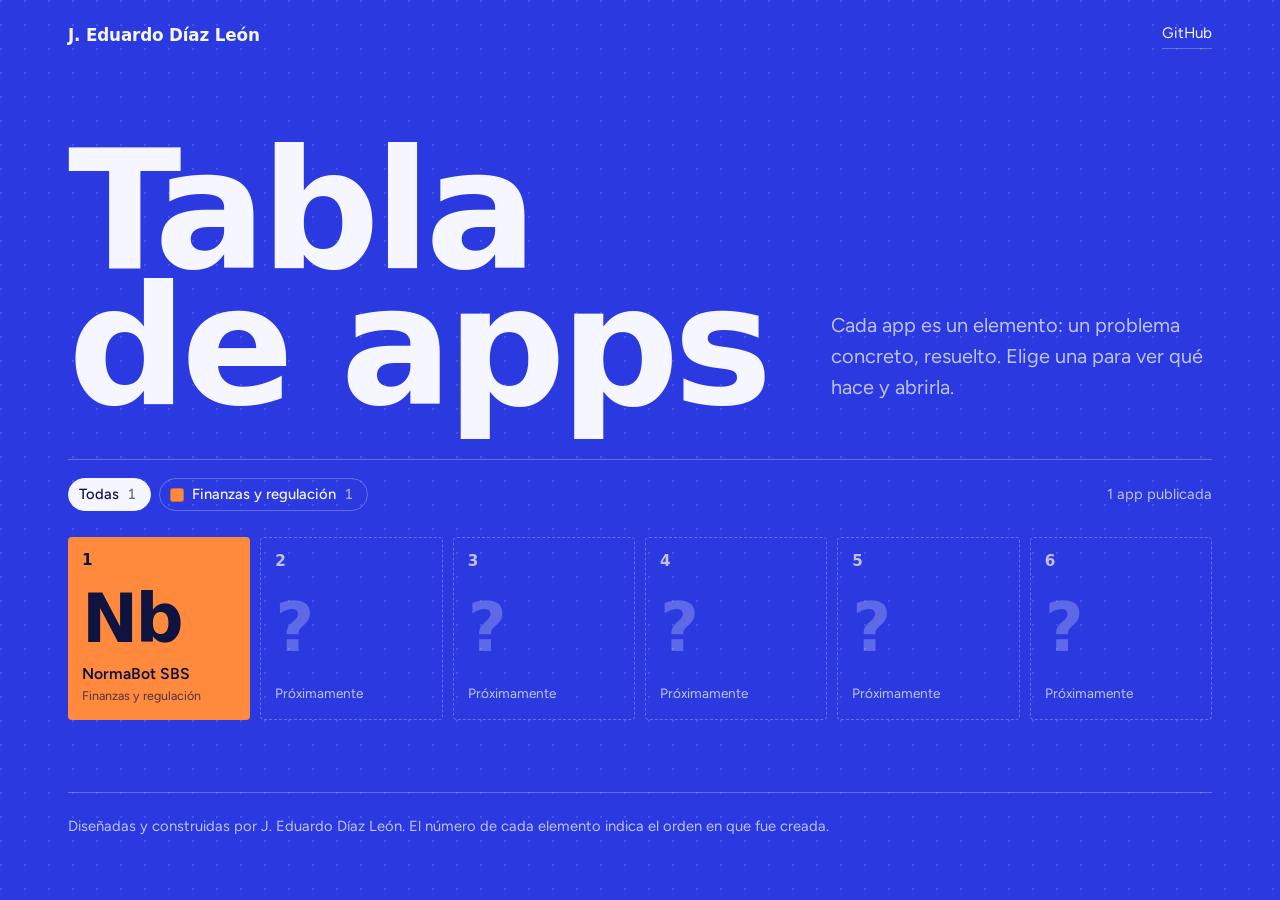
==== index.html @ 6b31e08d "Add files via upload" ====
<!DOCTYPE html>
<html lang="es">
<head>
  <meta charset="utf-8">
  <meta name="viewport" content="width=device-width, initial-scale=1">
  <title>Apps · J. Eduardo Díaz León</title>
  <meta name="description" content="Colección de apps desarrolladas por J. Eduardo Díaz León: finanzas, regulación, IA, datos y productividad.">
  <meta property="og:title" content="Tabla de apps de J. Eduardo Díaz León">
  <meta property="og:description" content="Cada app es un elemento: un problema concreto, resuelto.">
  <link rel="icon" href="data:image/svg+xml,%3Csvg xmlns='http://www.w3.org/2000/svg' viewBox='0 0 32 32'%3E%3Crect width='32' height='32' rx='6' fill='%232B3AE0'/%3E%3Crect x='6' y='6' width='9' height='9' fill='%23FF8A3D'/%3E%3Crect x='17' y='6' width='9' height='9' fill='%2341E0A0'/%3E%3Crect x='6' y='17' width='9' height='9' fill='%23FFD84A'/%3E%3Crect x='17' y='17' width='9' height='9' fill='%23FF7DBE'/%3E%3C/svg%3E">
  <link rel="preload" href="assets/fonts/bricolage-grotesque.woff2" as="font" type="font/woff2" crossorigin>
  <link rel="stylesheet" href="assets/hub.css">
</head>
<body>
  <a class="saltar" href="#tabla">Ir a las apps</a>

  <header class="cabecera">
    <a class="firma" href="./">J. Eduardo Díaz León</a>
    <a class="enlace-gh" href="https://github.com/jeduardodiazleon" target="_blank" rel="noopener">GitHub</a>
  </header>

  <main>
    <section class="portada">
      <h1>Tabla<br>de apps</h1>
      <p class="bajada">Cada app es un elemento: un problema concreto, resuelto. Elige una para ver qué hace y abrirla.</p>
    </section>

    <section class="controles" aria-label="Filtrar por familia">
      <div id="leyenda" class="leyenda" role="group"></div>
      <p id="conteo" class="conteo" aria-live="polite"></p>
    </section>

    <section id="tabla" class="tabla" aria-label="Apps"></section>
  </main>

  <footer class="pie">
    <p>Diseñadas y construidas por J. Eduardo Díaz León. El número de cada elemento indica el orden en que fue creada.</p>
  </footer>

  <dialog id="ficha" class="ficha" aria-labelledby="ficha-nombre">
    <div class="ficha-cuerpo">
      <button class="cerrar" type="button" aria-label="Cerrar">×</button>
      <div class="ficha-elemento" aria-hidden="true">
        <span id="ficha-numero" class="num"></span>
        <span id="ficha-simbolo" class="sim"></span>
      </div>
      <div class="ficha-texto">
        <p id="ficha-familia" class="ficha-familia"></p>
        <h2 id="ficha-nombre"></h2>
        <p id="ficha-descripcion"></p>
        <ul id="ficha-etiquetas" class="etiquetas"></ul>
        <div class="ficha-acciones">
          <a id="ficha-abrir" class="boton-principal" href="#">Abrir app</a>
          <a id="ficha-codigo" class="boton-secundario" href="#" target="_blank" rel="noopener">Ver código</a>
        </div>
        <p id="ficha-meta" class="ficha-meta"></p>
      </div>
    </div>
  </dialog>

  <noscript><p class="sin-js">Activa JavaScript para ver la tabla de apps.</p></noscript>
  <script src="assets/hub.js"></script>
</body>
</html>
---- assets/hub.css ----
/* Portada de apps — concepto "tabla periódica": cada app es un elemento. */
@font-face {
  font-family: "Bricolage Grotesque";
  src: url("fonts/bricolage-grotesque.woff2") format("woff2-variations");
  font-weight: 200 800; font-stretch: 75% 100%; font-display: swap;
}
@font-face {
  font-family: "Figtree";
  src: url("fonts/figtree.woff2") format("woff2-variations");
  font-weight: 300 900; font-display: swap;
}
:root {
  --cobalto: #2B3AE0;
  --cobalto-hondo: #1E2AB8;
  --tinta: #0E1340;
  --papel: #F5F6FF;
  --papel-suave: rgba(245, 246, 255, .72);
  --linea: rgba(245, 246, 255, .28);
  --display: "Bricolage Grotesque", "Arial Narrow", system-ui, sans-serif;
  --texto: "Figtree", system-ui, -apple-system, "Segoe UI", sans-serif;
  --celda: clamp(132px, 15vw, 172px);
  --hueco: 10px;
}

* { box-sizing: border-box; }
html { background: var(--cobalto); }
body {
  margin: 0;
  min-height: 100vh;
  color: var(--papel);
  font-family: var(--texto);
  font-size: 1.0625rem;
  line-height: 1.55;
  background:
    radial-gradient(circle at 1px 1px, rgba(245, 246, 255, .14) 1px, transparent 0) 0 0 / 24px 24px,
    var(--cobalto);
  -webkit-font-smoothing: antialiased;
}
a { color: inherit; }
:focus-visible { outline: 3px solid var(--papel); outline-offset: 3px; }

.saltar { position: absolute; left: -999px; top: 8px; background: var(--papel); color: var(--tinta); padding: 8px 12px; border-radius: 6px; z-index: 10; }
.saltar:focus { left: 8px; }

/* Cabecera */
.cabecera {
  max-width: 1240px; margin: 0 auto; padding: 22px clamp(20px, 4vw, 48px);
  display: flex; justify-content: space-between; align-items: center;
}
.firma { font-family: var(--display); font-weight: 700; font-size: 1.05rem; text-decoration: none; letter-spacing: -.01em; }
.enlace-gh { font-size: .95rem; text-decoration: none; border-bottom: 1px solid var(--linea); padding-bottom: 2px; }
.enlace-gh:hover { border-color: var(--papel); }

main { max-width: 1240px; margin: 0 auto; padding: 0 clamp(20px, 4vw, 48px); }

/* Portada: el titular es el elemento memorable */
.portada { padding: clamp(28px, 6vw, 72px) 0 clamp(28px, 4vw, 44px); display: grid; grid-template-columns: auto 1fr; gap: clamp(20px, 5vw, 64px); align-items: end; }
.portada h1 {
  margin: 0;
  font-family: var(--display);
  font-stretch: 75%;
  font-weight: 800;
  font-size: clamp(4.2rem, 13vw, 11.5rem);
  line-height: .82;
  letter-spacing: -.035em;
  color: var(--papel);
}
.bajada { margin: 0 0 .6em; max-width: 34ch; font-size: clamp(1.05rem, 1.6vw, 1.25rem); color: var(--papel-suave); }

/* Leyenda = filtros por familia */
.controles { display: flex; flex-wrap: wrap; align-items: center; justify-content: space-between; gap: 12px 24px; padding: 18px 0; border-top: 1px solid var(--linea); }
.leyenda { display: flex; flex-wrap: wrap; gap: 8px; }
.filtro {
  display: inline-flex; align-items: center; gap: 8px;
  font: 500 .92rem/1 var(--texto); color: var(--papel);
  background: transparent; border: 1px solid var(--linea); border-radius: 999px;
  padding: 8px 14px 8px 10px; cursor: pointer;
}
.filtro:hover { border-color: var(--papel); }
.filtro[aria-pressed="true"] { background: var(--papel); color: var(--tinta); border-color: var(--papel); }
.filtro .muestra { width: 14px; height: 14px; border-radius: 3px; background: var(--c, var(--papel)); box-shadow: inset 0 0 0 1px rgba(14, 19, 64, .25); }
.filtro .cuantas { opacity: .6; font-variant-numeric: tabular-nums; }
.conteo { margin: 0; font-size: .92rem; color: var(--papel-suave); }

/* Tabla */
.tabla {
  display: grid;
  grid-template-columns: repeat(auto-fill, minmax(var(--celda), 1fr));
  gap: var(--hueco);
  padding: 8px 0 72px;
}
.elemento {
  position: relative;
  aspect-ratio: 1 / 1;
  display: flex; flex-direction: column; justify-content: space-between;
  padding: 12px 14px 14px;
  border: 0; border-radius: 4px;
  background: var(--c);
  color: var(--tinta);
  text-align: left; text-decoration: none;
  font: inherit; cursor: pointer;
  transition: transform .18s ease;
}
.elemento:hover { transform: translateY(-3px) rotate(-.6deg); }
.elemento:active { transform: translateY(0); }
.elemento .fila { display: flex; justify-content: space-between; align-items: baseline; }
.elemento .num { font-family: var(--display); font-weight: 600; font-size: .95rem; font-variant-numeric: tabular-nums; }
.elemento .estado { font-size: .72rem; font-weight: 600; padding: 2px 7px; border-radius: 999px; background: rgba(14, 19, 64, .12); }
.elemento .sim {
  font-family: var(--display); font-weight: 800;
  font-size: clamp(3rem, 5.4vw, 4.2rem); line-height: .9; letter-spacing: -.04em;
  font-stretch: 85%;
}
.elemento .nombre { display: block; font-weight: 600; font-size: .98rem; line-height: 1.2; }
.elemento .fam { display: block; font-size: .78rem; opacity: .72; margin-top: 2px; }

/* Espacios para futuras apps */
.vacante {
  aspect-ratio: 1 / 1; border: 1.5px dashed var(--linea); border-radius: 4px;
  display: flex; flex-direction: column; justify-content: space-between; padding: 12px 14px 14px;
  color: var(--papel-suave);
}
.vacante .num { font-family: var(--display); font-weight: 600; font-size: .95rem; }
.vacante .sim { font-family: var(--display); font-weight: 800; font-size: clamp(3rem, 5.4vw, 4.2rem); line-height: .9; opacity: .35; }
.vacante .nombre { font-size: .85rem; }

.elemento.oculto, .vacante.oculto { display: none; }

/* Entrada orquestada: los elementos aparecen una sola vez al cargar */
@media (prefers-reduced-motion: no-preference) {
  .tabla.entrando > * { animation: aparecer .5s cubic-bezier(.2, .8, .2, 1.2) both; animation-delay: calc(var(--i) * 45ms); }
  @keyframes aparecer { from { opacity: 0; transform: scale(.82) translateY(14px); } }
}
@media (prefers-reduced-motion: reduce) { .elemento, .elemento:hover { transition: none; transform: none; } }

/* Ficha de detalle */
.ficha {
  width: min(760px, 94vw); padding: 0; border: 0; border-radius: 8px;
  background: var(--papel); color: var(--tinta);
}
.ficha::backdrop { background: rgba(14, 19, 64, .62); backdrop-filter: blur(3px); }
.ficha-cuerpo { position: relative; display: grid; grid-template-columns: 220px 1fr; }
.ficha-elemento {
  background: var(--c); padding: 18px 20px; display: flex; flex-direction: column; justify-content: space-between; min-height: 240px;
}
.ficha-elemento .num { font-family: var(--display); font-weight: 600; font-size: 1.1rem; }
.ficha-elemento .sim { font-family: var(--display); font-weight: 800; font-size: 6.4rem; line-height: .85; letter-spacing: -.05em; font-stretch: 85%; }
.ficha-texto { padding: 26px 30px 26px; }
.ficha-familia { margin: 0 0 4px; font-size: .9rem; font-weight: 600; opacity: .7; }
.ficha h2 { margin: 0 0 10px; font-family: var(--display); font-weight: 800; font-size: 2.1rem; line-height: 1.05; letter-spacing: -.02em; }
.ficha-texto > p { max-width: 60ch; }
.etiquetas { list-style: none; padding: 0; margin: 14px 0 20px; display: flex; flex-wrap: wrap; gap: 6px; }
.etiquetas li { font-size: .82rem; padding: 3px 10px; border-radius: 999px; background: rgba(43, 58, 224, .1); color: var(--cobalto-hondo); }
.ficha-acciones { display: flex; flex-wrap: wrap; gap: 10px; }
.boton-principal, .boton-secundario { display: inline-block; text-decoration: none; font-weight: 600; padding: 11px 18px; border-radius: 6px; }
.boton-principal { background: var(--cobalto); color: var(--papel); }
.boton-principal:hover { background: var(--cobalto-hondo); }
.boton-secundario { border: 1.5px solid rgba(14, 19, 64, .25); }
.boton-secundario:hover { border-color: var(--tinta); }
.ficha :focus-visible { outline-color: var(--cobalto); }
.ficha-meta { margin: 16px 0 0; font-size: .85rem; opacity: .65; }
.cerrar {
  position: absolute; top: 10px; right: 12px; width: 36px; height: 36px; border: 0; border-radius: 50%;
  background: transparent; color: var(--tinta); font-size: 1.6rem; line-height: 1; cursor: pointer;
}
.cerrar:hover { background: rgba(14, 19, 64, .08); }
@media (prefers-reduced-motion: no-preference) {
  .ficha[open] { animation: abrir .22s ease-out; }
  @keyframes abrir { from { opacity: 0; transform: translateY(12px) scale(.98); } }
}

.pie { max-width: 1240px; margin: 0 auto; padding: 0 clamp(20px, 4vw, 48px) 40px; }
.pie p { margin: 0; padding-top: 22px; border-top: 1px solid var(--linea); font-size: .92rem; color: var(--papel-suave); }
.sin-js { text-align: center; padding: 40px; }

@media (max-width: 720px) {
  .portada { grid-template-columns: 1fr; }
  .ficha-cuerpo { grid-template-columns: 1fr; }
  .ficha-elemento { min-height: 150px; flex-direction: row; align-items: flex-end; }
  .ficha-elemento .sim { font-size: 4.6rem; }
  :root { --celda: 140px; }
}
@media (max-width: 380px) { :root { --celda: 128px; --hueco: 8px; } }
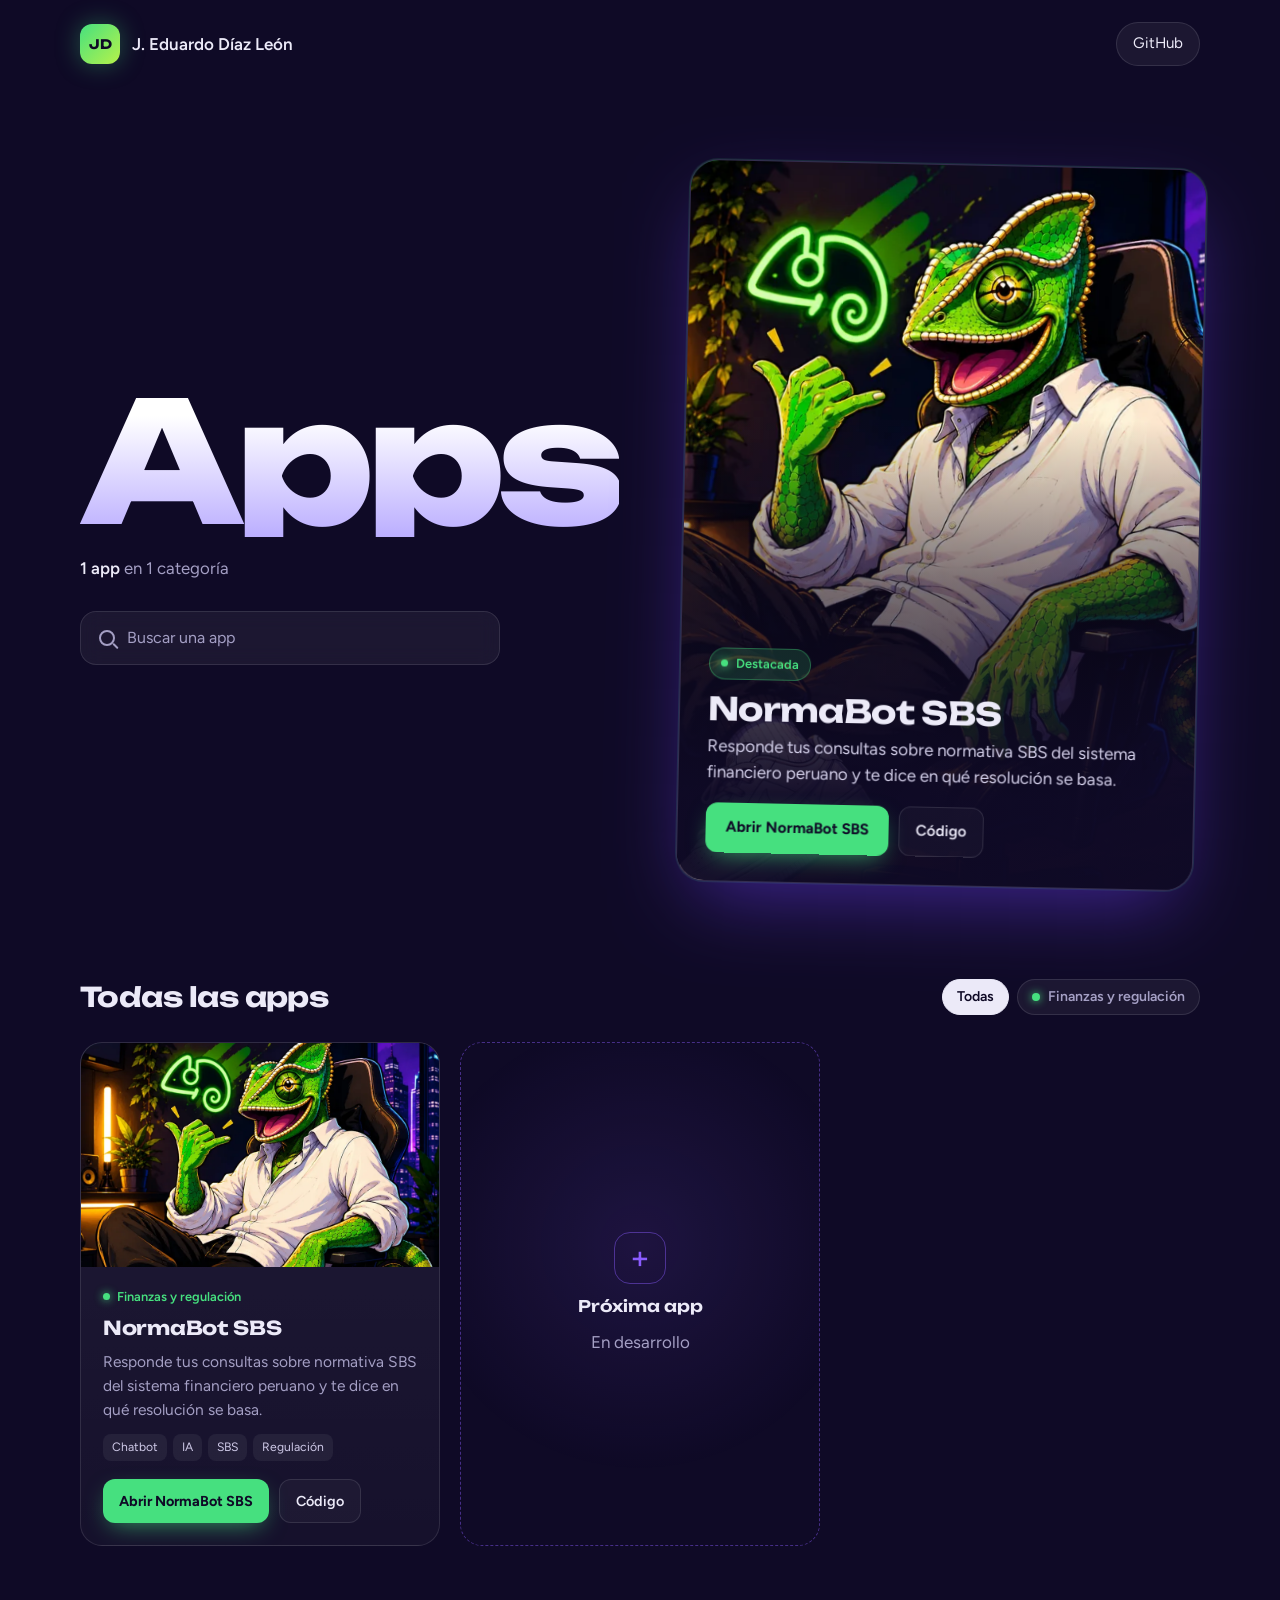
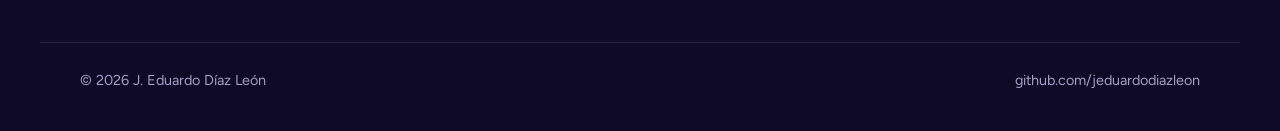
==== commit 0047e661: "Add files via upload" ====
--- a/index.html
+++ b/index.html
@@ -4,61 +4,55 @@
   <meta charset="utf-8">
   <meta name="viewport" content="width=device-width, initial-scale=1">
   <title>Apps · J. Eduardo Díaz León</title>
-  <meta name="description" content="Colección de apps desarrolladas por J. Eduardo Díaz León: finanzas, regulación, IA, datos y productividad.">
-  <meta property="og:title" content="Tabla de apps de J. Eduardo Díaz León">
-  <meta property="og:description" content="Cada app es un elemento: un problema concreto, resuelto.">
-  <link rel="icon" href="data:image/svg+xml,%3Csvg xmlns='http://www.w3.org/2000/svg' viewBox='0 0 32 32'%3E%3Crect width='32' height='32' rx='6' fill='%232B3AE0'/%3E%3Crect x='6' y='6' width='9' height='9' fill='%23FF8A3D'/%3E%3Crect x='17' y='6' width='9' height='9' fill='%2341E0A0'/%3E%3Crect x='6' y='17' width='9' height='9' fill='%23FFD84A'/%3E%3Crect x='17' y='17' width='9' height='9' fill='%23FF7DBE'/%3E%3C/svg%3E">
-  <link rel="preload" href="assets/fonts/bricolage-grotesque.woff2" as="font" type="font/woff2" crossorigin>
+  <meta name="description" content="Apps desarrolladas por J. Eduardo Díaz León: finanzas, regulación, IA, datos y productividad.">
+  <meta name="theme-color" content="#0F0A26">
+  <meta property="og:title" content="Apps · J. Eduardo Díaz León">
+  <meta property="og:description" content="Apps de finanzas, regulación, IA y productividad.">
+  <link rel="icon" href="data:image/svg+xml,%3Csvg xmlns='http://www.w3.org/2000/svg' viewBox='0 0 32 32'%3E%3Crect width='32' height='32' rx='9' fill='%230F0A26'/%3E%3Crect x='7' y='7' width='8' height='8' rx='2.5' fill='%2346E07F'/%3E%3Crect x='17' y='7' width='8' height='8' rx='2.5' fill='%238B5CFF'/%3E%3Crect x='7' y='17' width='8' height='8' rx='2.5' fill='%238B5CFF'/%3E%3Crect x='17' y='17' width='8' height='8' rx='2.5' fill='%23FFB547'/%3E%3C/svg%3E">
+  <link rel="preload" href="assets/fonts/unbounded.woff2" as="font" type="font/woff2" crossorigin>
   <link rel="stylesheet" href="assets/hub.css">
 </head>
 <body>
-  <a class="saltar" href="#tabla">Ir a las apps</a>
+  <a class="saltar" href="#apps">Ir a las apps</a>
+  <div class="aura" aria-hidden="true"></div>
 
-  <header class="cabecera">
-    <a class="firma" href="./">J. Eduardo Díaz León</a>
-    <a class="enlace-gh" href="https://github.com/jeduardodiazleon" target="_blank" rel="noopener">GitHub</a>
+  <header class="nav">
+    <a class="marca" href="./" aria-label="Inicio">
+      <span class="monograma" aria-hidden="true">JD</span>
+      <span>J. Eduardo Díaz León</span>
+    </a>
+    <a class="nav-gh" href="https://github.com/jeduardodiazleon" target="_blank" rel="noopener">GitHub</a>
   </header>
 
   <main>
-    <section class="portada">
-      <h1>Tabla<br>de apps</h1>
-      <p class="bajada">Cada app es un elemento: un problema concreto, resuelto. Elige una para ver qué hace y abrirla.</p>
+    <section class="hero">
+      <div class="hero-texto">
+        <h1>Apps</h1>
+        <p id="resumen" class="resumen"></p>
+        <label class="buscador">
+          <span class="lupa" aria-hidden="true"></span>
+          <input id="buscar" type="search" placeholder="Buscar una app" aria-label="Buscar una app">
+        </label>
+      </div>
+      <article id="destacada" class="destacada" hidden></article>
     </section>
 
-    <section class="controles" aria-label="Filtrar por familia">
-      <div id="leyenda" class="leyenda" role="group"></div>
-      <p id="conteo" class="conteo" aria-live="polite"></p>
+    <section id="apps" class="catalogo" aria-label="Todas las apps">
+      <div class="barra">
+        <h2>Todas las apps</h2>
+        <div id="filtros" class="filtros" role="group" aria-label="Filtrar por categoría"></div>
+      </div>
+      <div id="rejilla" class="rejilla"></div>
+      <p id="vacio" class="vacio" hidden>Ninguna app coincide con la búsqueda. Prueba con otra palabra o elige otra categoría.</p>
     </section>
-
-    <section id="tabla" class="tabla" aria-label="Apps"></section>
   </main>
 
   <footer class="pie">
-    <p>Diseñadas y construidas por J. Eduardo Díaz León. El número de cada elemento indica el orden en que fue creada.</p>
+    <span>© <span id="anio"></span> J. Eduardo Díaz León</span>
+    <a href="https://github.com/jeduardodiazleon" target="_blank" rel="noopener">github.com/jeduardodiazleon</a>
   </footer>
 
-  <dialog id="ficha" class="ficha" aria-labelledby="ficha-nombre">
-    <div class="ficha-cuerpo">
-      <button class="cerrar" type="button" aria-label="Cerrar">×</button>
-      <div class="ficha-elemento" aria-hidden="true">
-        <span id="ficha-numero" class="num"></span>
-        <span id="ficha-simbolo" class="sim"></span>
-      </div>
-      <div class="ficha-texto">
-        <p id="ficha-familia" class="ficha-familia"></p>
-        <h2 id="ficha-nombre"></h2>
-        <p id="ficha-descripcion"></p>
-        <ul id="ficha-etiquetas" class="etiquetas"></ul>
-        <div class="ficha-acciones">
-          <a id="ficha-abrir" class="boton-principal" href="#">Abrir app</a>
-          <a id="ficha-codigo" class="boton-secundario" href="#" target="_blank" rel="noopener">Ver código</a>
-        </div>
-        <p id="ficha-meta" class="ficha-meta"></p>
-      </div>
-    </div>
-  </dialog>
-
-  <noscript><p class="sin-js">Activa JavaScript para ver la tabla de apps.</p></noscript>
+  <noscript><p class="vacio">Activa JavaScript para ver las apps.</p></noscript>
   <script src="assets/hub.js"></script>
 </body>
 </html>
--- a/assets/hub.css
+++ b/assets/hub.css
@@ -1,183 +1,198 @@
-/* Portada de apps — concepto "tabla periódica": cada app es un elemento. */
 @font-face {
-  font-family: "Bricolage Grotesque";
-  src: url("fonts/bricolage-grotesque.woff2") format("woff2-variations");
-  font-weight: 200 800; font-stretch: 75% 100%; font-display: swap;
+  font-family: "Unbounded";
+  src: url("fonts/unbounded.woff2") format("woff2-variations");
+  font-weight: 200 900; font-display: swap;
 }
 @font-face {
   font-family: "Figtree";
   src: url("fonts/figtree.woff2") format("woff2-variations");
   font-weight: 300 900; font-display: swap;
 }
+
 :root {
-  --cobalto: #2B3AE0;
-  --cobalto-hondo: #1E2AB8;
-  --tinta: #0E1340;
-  --papel: #F5F6FF;
-  --papel-suave: rgba(245, 246, 255, .72);
-  --linea: rgba(245, 246, 255, .28);
-  --display: "Bricolage Grotesque", "Arial Narrow", system-ui, sans-serif;
-  --texto: "Figtree", system-ui, -apple-system, "Segoe UI", sans-serif;
-  --celda: clamp(132px, 15vw, 172px);
-  --hueco: 10px;
+  --noche: #0F0A26;
+  --noche-2: #1A1338;
+  --violeta: #8B5CFF;
+  --violeta-hondo: #6A3CF0;
+  --neon: #46E07F;
+  --ambar: #FFB547;
+  --texto: #ECEAF8;
+  --suave: #A49FC4;
+  --vidrio: rgba(255, 255, 255, .055);
+  --vidrio-borde: rgba(255, 255, 255, .11);
+  --display: "Unbounded", "Arial Black", system-ui, sans-serif;
+  --cuerpo: "Figtree", system-ui, -apple-system, "Segoe UI", sans-serif;
+  --ancho: 1200px;
+  color-scheme: dark;
 }
 
 * { box-sizing: border-box; }
-html { background: var(--cobalto); }
+html { background: var(--noche); scroll-behavior: smooth; }
 body {
-  margin: 0;
-  min-height: 100vh;
-  color: var(--papel);
-  font-family: var(--texto);
-  font-size: 1.0625rem;
-  line-height: 1.55;
-  background:
-    radial-gradient(circle at 1px 1px, rgba(245, 246, 255, .14) 1px, transparent 0) 0 0 / 24px 24px,
-    var(--cobalto);
+  margin: 0; min-height: 100vh; overflow-x: hidden;
+  font-family: var(--cuerpo); font-size: 1.0625rem; line-height: 1.55;
+  color: var(--texto); background: var(--noche);
   -webkit-font-smoothing: antialiased;
 }
 a { color: inherit; }
-:focus-visible { outline: 3px solid var(--papel); outline-offset: 3px; }
+img { display: block; max-width: 100%; }
+:focus-visible { outline: 2px solid var(--neon); outline-offset: 3px; border-radius: 6px; }
+.saltar { position: absolute; left: -999px; top: 10px; z-index: 20; background: var(--neon); color: var(--noche); padding: 8px 14px; border-radius: 8px; font-weight: 600; }
+.saltar:focus { left: 10px; }
 
-.saltar { position: absolute; left: -999px; top: 8px; background: var(--papel); color: var(--tinta); padding: 8px 12px; border-radius: 6px; z-index: 10; }
-.saltar:focus { left: 8px; }
-
-/* Cabecera */
-.cabecera {
-  max-width: 1240px; margin: 0 auto; padding: 22px clamp(20px, 4vw, 48px);
-  display: flex; justify-content: space-between; align-items: center;
+/* Resplandor de fondo: violeta de ciudad nocturna y verde neón */
+.aura {
+  position: fixed; inset: 0; z-index: -1; pointer-events: none;
+  background:
+    radial-gradient(42% 38% at 82% 8%, rgba(139, 92, 255, .42), transparent 70%),
+    radial-gradient(36% 34% at 8% 30%, rgba(70, 224, 127, .16), transparent 70%),
+    radial-gradient(40% 30% at 60% 100%, rgba(255, 181, 71, .10), transparent 70%);
 }
-.firma { font-family: var(--display); font-weight: 700; font-size: 1.05rem; text-decoration: none; letter-spacing: -.01em; }
-.enlace-gh { font-size: .95rem; text-decoration: none; border-bottom: 1px solid var(--linea); padding-bottom: 2px; }
-.enlace-gh:hover { border-color: var(--papel); }
-
-main { max-width: 1240px; margin: 0 auto; padding: 0 clamp(20px, 4vw, 48px); }
-
-/* Portada: el titular es el elemento memorable */
-.portada { padding: clamp(28px, 6vw, 72px) 0 clamp(28px, 4vw, 44px); display: grid; grid-template-columns: auto 1fr; gap: clamp(20px, 5vw, 64px); align-items: end; }
-.portada h1 {
-  margin: 0;
-  font-family: var(--display);
-  font-stretch: 75%;
-  font-weight: 800;
-  font-size: clamp(4.2rem, 13vw, 11.5rem);
-  line-height: .82;
-  letter-spacing: -.035em;
-  color: var(--papel);
-}
-.bajada { margin: 0 0 .6em; max-width: 34ch; font-size: clamp(1.05rem, 1.6vw, 1.25rem); color: var(--papel-suave); }
-
-/* Leyenda = filtros por familia */
-.controles { display: flex; flex-wrap: wrap; align-items: center; justify-content: space-between; gap: 12px 24px; padding: 18px 0; border-top: 1px solid var(--linea); }
-.leyenda { display: flex; flex-wrap: wrap; gap: 8px; }
-.filtro {
-  display: inline-flex; align-items: center; gap: 8px;
-  font: 500 .92rem/1 var(--texto); color: var(--papel);
-  background: transparent; border: 1px solid var(--linea); border-radius: 999px;
-  padding: 8px 14px 8px 10px; cursor: pointer;
-}
-.filtro:hover { border-color: var(--papel); }
-.filtro[aria-pressed="true"] { background: var(--papel); color: var(--tinta); border-color: var(--papel); }
-.filtro .muestra { width: 14px; height: 14px; border-radius: 3px; background: var(--c, var(--papel)); box-shadow: inset 0 0 0 1px rgba(14, 19, 64, .25); }
-.filtro .cuantas { opacity: .6; font-variant-numeric: tabular-nums; }
-.conteo { margin: 0; font-size: .92rem; color: var(--papel-suave); }
-
-/* Tabla */
-.tabla {
-  display: grid;
-  grid-template-columns: repeat(auto-fill, minmax(var(--celda), 1fr));
-  gap: var(--hueco);
-  padding: 8px 0 72px;
-}
-.elemento {
-  position: relative;
-  aspect-ratio: 1 / 1;
-  display: flex; flex-direction: column; justify-content: space-between;
-  padding: 12px 14px 14px;
-  border: 0; border-radius: 4px;
-  background: var(--c);
-  color: var(--tinta);
-  text-align: left; text-decoration: none;
-  font: inherit; cursor: pointer;
-  transition: transform .18s ease;
-}
-.elemento:hover { transform: translateY(-3px) rotate(-.6deg); }
-.elemento:active { transform: translateY(0); }
-.elemento .fila { display: flex; justify-content: space-between; align-items: baseline; }
-.elemento .num { font-family: var(--display); font-weight: 600; font-size: .95rem; font-variant-numeric: tabular-nums; }
-.elemento .estado { font-size: .72rem; font-weight: 600; padding: 2px 7px; border-radius: 999px; background: rgba(14, 19, 64, .12); }
-.elemento .sim {
-  font-family: var(--display); font-weight: 800;
-  font-size: clamp(3rem, 5.4vw, 4.2rem); line-height: .9; letter-spacing: -.04em;
-  font-stretch: 85%;
-}
-.elemento .nombre { display: block; font-weight: 600; font-size: .98rem; line-height: 1.2; }
-.elemento .fam { display: block; font-size: .78rem; opacity: .72; margin-top: 2px; }
-
-/* Espacios para futuras apps */
-.vacante {
-  aspect-ratio: 1 / 1; border: 1.5px dashed var(--linea); border-radius: 4px;
-  display: flex; flex-direction: column; justify-content: space-between; padding: 12px 14px 14px;
-  color: var(--papel-suave);
-}
-.vacante .num { font-family: var(--display); font-weight: 600; font-size: .95rem; }
-.vacante .sim { font-family: var(--display); font-weight: 800; font-size: clamp(3rem, 5.4vw, 4.2rem); line-height: .9; opacity: .35; }
-.vacante .nombre { font-size: .85rem; }
-
-.elemento.oculto, .vacante.oculto { display: none; }
-
-/* Entrada orquestada: los elementos aparecen una sola vez al cargar */
-@media (prefers-reduced-motion: no-preference) {
-  .tabla.entrando > * { animation: aparecer .5s cubic-bezier(.2, .8, .2, 1.2) both; animation-delay: calc(var(--i) * 45ms); }
-  @keyframes aparecer { from { opacity: 0; transform: scale(.82) translateY(14px); } }
-}
-@media (prefers-reduced-motion: reduce) { .elemento, .elemento:hover { transition: none; transform: none; } }
-
-/* Ficha de detalle */
-.ficha {
-  width: min(760px, 94vw); padding: 0; border: 0; border-radius: 8px;
-  background: var(--papel); color: var(--tinta);
-}
-.ficha::backdrop { background: rgba(14, 19, 64, .62); backdrop-filter: blur(3px); }
-.ficha-cuerpo { position: relative; display: grid; grid-template-columns: 220px 1fr; }
-.ficha-elemento {
-  background: var(--c); padding: 18px 20px; display: flex; flex-direction: column; justify-content: space-between; min-height: 240px;
-}
-.ficha-elemento .num { font-family: var(--display); font-weight: 600; font-size: 1.1rem; }
-.ficha-elemento .sim { font-family: var(--display); font-weight: 800; font-size: 6.4rem; line-height: .85; letter-spacing: -.05em; font-stretch: 85%; }
-.ficha-texto { padding: 26px 30px 26px; }
-.ficha-familia { margin: 0 0 4px; font-size: .9rem; font-weight: 600; opacity: .7; }
-.ficha h2 { margin: 0 0 10px; font-family: var(--display); font-weight: 800; font-size: 2.1rem; line-height: 1.05; letter-spacing: -.02em; }
-.ficha-texto > p { max-width: 60ch; }
-.etiquetas { list-style: none; padding: 0; margin: 14px 0 20px; display: flex; flex-wrap: wrap; gap: 6px; }
-.etiquetas li { font-size: .82rem; padding: 3px 10px; border-radius: 999px; background: rgba(43, 58, 224, .1); color: var(--cobalto-hondo); }
-.ficha-acciones { display: flex; flex-wrap: wrap; gap: 10px; }
-.boton-principal, .boton-secundario { display: inline-block; text-decoration: none; font-weight: 600; padding: 11px 18px; border-radius: 6px; }
-.boton-principal { background: var(--cobalto); color: var(--papel); }
-.boton-principal:hover { background: var(--cobalto-hondo); }
-.boton-secundario { border: 1.5px solid rgba(14, 19, 64, .25); }
-.boton-secundario:hover { border-color: var(--tinta); }
-.ficha :focus-visible { outline-color: var(--cobalto); }
-.ficha-meta { margin: 16px 0 0; font-size: .85rem; opacity: .65; }
-.cerrar {
-  position: absolute; top: 10px; right: 12px; width: 36px; height: 36px; border: 0; border-radius: 50%;
-  background: transparent; color: var(--tinta); font-size: 1.6rem; line-height: 1; cursor: pointer;
-}
-.cerrar:hover { background: rgba(14, 19, 64, .08); }
-@media (prefers-reduced-motion: no-preference) {
-  .ficha[open] { animation: abrir .22s ease-out; }
-  @keyframes abrir { from { opacity: 0; transform: translateY(12px) scale(.98); } }
+.aura::after {
+  content: ""; position: absolute; inset: 0; opacity: .5;
+  background-image: linear-gradient(rgba(255,255,255,.035) 1px, transparent 1px), linear-gradient(90deg, rgba(255,255,255,.035) 1px, transparent 1px);
+  background-size: 56px 56px;
+  mask-image: radial-gradient(70% 60% at 50% 0%, #000 30%, transparent 80%);
 }
 
-.pie { max-width: 1240px; margin: 0 auto; padding: 0 clamp(20px, 4vw, 48px) 40px; }
-.pie p { margin: 0; padding-top: 22px; border-top: 1px solid var(--linea); font-size: .92rem; color: var(--papel-suave); }
-.sin-js { text-align: center; padding: 40px; }
+/* Navegación */
+.nav { max-width: var(--ancho); margin: 0 auto; padding: 22px clamp(20px, 4vw, 40px); display: flex; justify-content: space-between; align-items: center; }
+.marca { display: inline-flex; align-items: center; gap: 12px; text-decoration: none; font-weight: 600; }
+.monograma {
+  display: grid; place-items: center; width: 40px; height: 40px; border-radius: 12px;
+  font-family: var(--display); font-size: .82rem; font-weight: 700; color: var(--noche);
+  background: linear-gradient(135deg, var(--neon), #B6F24A);
+  box-shadow: 0 0 24px rgba(70, 224, 127, .35);
+}
+.nav-gh { text-decoration: none; font-size: .95rem; padding: 9px 16px; border-radius: 999px; border: 1px solid var(--vidrio-borde); background: var(--vidrio); }
+.nav-gh:hover { border-color: rgba(255,255,255,.3); }
 
-@media (max-width: 720px) {
-  .portada { grid-template-columns: 1fr; }
-  .ficha-cuerpo { grid-template-columns: 1fr; }
-  .ficha-elemento { min-height: 150px; flex-direction: row; align-items: flex-end; }
-  .ficha-elemento .sim { font-size: 4.6rem; }
-  :root { --celda: 140px; }
+main { max-width: var(--ancho); margin: 0 auto; padding: 0 clamp(20px, 4vw, 40px); }
+
+/* Portada */
+.hero { display: grid; grid-template-columns: 1fr minmax(320px, 520px); gap: clamp(32px, 5vw, 72px); align-items: center; padding: clamp(28px, 6vw, 80px) 0 clamp(48px, 7vw, 96px); }
+.hero h1 {
+  margin: 0; font-family: var(--display); font-weight: 800;
+  font-size: clamp(4.5rem, 14vw, 10.5rem); line-height: .9; letter-spacing: -.045em;
+  background: linear-gradient(180deg, #FFFFFF 20%, #BBAEFF 100%);
+  -webkit-background-clip: text; background-clip: text; color: transparent;
 }
-@media (max-width: 380px) { :root { --celda: 128px; --hueco: 8px; } }
+.resumen { margin: 18px 0 30px; color: var(--suave); font-size: 1.05rem; }
+.resumen strong { color: var(--texto); font-weight: 600; }
+
+.buscador {
+  display: flex; align-items: center; gap: 10px; max-width: 420px;
+  padding: 0 18px; height: 54px; border-radius: 16px;
+  background: var(--vidrio); border: 1px solid var(--vidrio-borde); backdrop-filter: blur(10px);
+}
+.buscador:focus-within { border-color: var(--neon); box-shadow: 0 0 0 4px rgba(70, 224, 127, .12); }
+.lupa { width: 16px; height: 16px; border: 2px solid var(--suave); border-radius: 50%; position: relative; flex: none; }
+.lupa::after { content: ""; position: absolute; width: 7px; height: 2px; background: var(--suave); right: -6px; bottom: -3px; transform: rotate(45deg); border-radius: 2px; }
+.buscador input { flex: 1; border: 0; outline: 0; background: transparent; color: var(--texto); font: inherit; font-size: 1rem; }
+.buscador input::placeholder { color: var(--suave); }
+
+/* App destacada: el elemento memorable */
+.destacada {
+  position: relative; border-radius: 28px; overflow: hidden; isolation: isolate;
+  background: var(--noche-2); border: 1px solid var(--vidrio-borde);
+  box-shadow: 0 30px 80px -20px rgba(106, 60, 240, .55), 0 0 0 1px rgba(70, 224, 127, .15);
+  transform: rotate(1.2deg);
+}
+.destacada::before {
+  content: ""; position: absolute; inset: -1px; z-index: -1; border-radius: inherit; padding: 1.5px;
+  background: linear-gradient(140deg, var(--neon), transparent 40%, transparent 60%, var(--violeta));
+  -webkit-mask: linear-gradient(#000 0 0) content-box, linear-gradient(#000 0 0); -webkit-mask-composite: xor; mask-composite: exclude;
+}
+.destacada .imagen { aspect-ratio: 4 / 3.2; width: 100%; object-fit: cover; object-position: 50% 18%; }
+.destacada .velo { position: absolute; inset: 0; background: linear-gradient(180deg, transparent 35%, rgba(15, 10, 38, .55) 58%, rgba(15, 10, 38, .97) 88%); }
+.destacada .info { position: absolute; left: 0; right: 0; bottom: 0; padding: 26px 28px 28px; }
+.destacada .sello { display: inline-flex; align-items: center; gap: 8px; font-size: .8rem; font-weight: 600; padding: 5px 11px; border-radius: 999px; background: rgba(70, 224, 127, .16); color: var(--neon); border: 1px solid rgba(70, 224, 127, .35); }
+.destacada .sello::before { content: ""; width: 7px; height: 7px; border-radius: 50%; background: var(--neon); box-shadow: 0 0 10px var(--neon); }
+.destacada h3 { margin: 12px 0 6px; font-family: var(--display); font-weight: 700; font-size: clamp(1.5rem, 2.6vw, 2rem); letter-spacing: -.02em; line-height: 1.1; }
+.destacada p { margin: 0 0 18px; color: #D4D0EA; max-width: 46ch; }
+
+.boton {
+  display: inline-flex; align-items: center; gap: 8px; text-decoration: none; font-weight: 700; font-size: .95rem;
+  padding: 12px 20px; border-radius: 12px; color: var(--noche); background: var(--neon);
+  box-shadow: 0 8px 24px -8px rgba(70, 224, 127, .7);
+  transition: transform .15s ease, box-shadow .15s ease;
+}
+.boton:hover { transform: translateY(-2px); box-shadow: 0 12px 30px -8px rgba(70, 224, 127, .85); }
+.boton-fantasma { display: inline-flex; align-items: center; text-decoration: none; font-weight: 600; font-size: .95rem; padding: 12px 16px; border-radius: 12px; color: var(--texto); border: 1px solid var(--vidrio-borde); background: rgba(255,255,255,.03); }
+.boton-fantasma:hover { border-color: rgba(255, 255, 255, .32); }
+.acciones { display: flex; flex-wrap: wrap; gap: 10px; }
+
+/* Catálogo */
+.catalogo { padding-bottom: 96px; }
+.barra { display: flex; flex-wrap: wrap; align-items: center; justify-content: space-between; gap: 16px; margin-bottom: 24px; }
+.barra h2 { margin: 0; font-family: var(--display); font-weight: 700; font-size: clamp(1.3rem, 2.2vw, 1.7rem); letter-spacing: -.02em; }
+.filtros { display: flex; flex-wrap: wrap; gap: 8px; }
+.filtro {
+  display: inline-flex; align-items: center; gap: 8px; cursor: pointer;
+  font: 600 .88rem/1 var(--cuerpo); color: var(--suave);
+  padding: 10px 14px; border-radius: 999px; border: 1px solid var(--vidrio-borde); background: var(--vidrio);
+}
+.filtro:hover { color: var(--texto); }
+.filtro[aria-pressed="true"] { color: var(--noche); background: var(--texto); border-color: var(--texto); }
+.filtro .punto { width: 8px; height: 8px; border-radius: 50%; background: var(--c); box-shadow: 0 0 8px var(--c); }
+
+.rejilla { display: grid; grid-template-columns: repeat(auto-fill, minmax(290px, 1fr)); gap: 20px; }
+.tarjeta {
+  --c: var(--neon);
+  position: relative; display: flex; flex-direction: column; border-radius: 22px; overflow: hidden;
+  background: linear-gradient(180deg, rgba(255,255,255,.07), rgba(255,255,255,.03));
+  border: 1px solid var(--vidrio-borde);
+  transition: transform .2s ease, border-color .2s ease, box-shadow .2s ease;
+}
+.tarjeta:hover { transform: translateY(-4px); border-color: color-mix(in srgb, var(--c) 55%, transparent); box-shadow: 0 24px 50px -24px color-mix(in srgb, var(--c) 70%, transparent); }
+.tarjeta .portada { position: relative; aspect-ratio: 16 / 10; overflow: hidden; background: radial-gradient(circle at 30% 30%, color-mix(in srgb, var(--c) 45%, transparent), transparent 70%), var(--noche-2); }
+.tarjeta .portada img { width: 100%; height: 100%; object-fit: cover; object-position: 50% 15%; transition: transform .4s ease; }
+.tarjeta:hover .portada img { transform: scale(1.04); }
+.tarjeta .inicial { position: absolute; inset: 0; display: grid; place-items: center; font-family: var(--display); font-weight: 800; font-size: 3.4rem; color: var(--c); }
+.tarjeta .estado { position: absolute; top: 12px; right: 12px; font-size: .75rem; font-weight: 700; padding: 5px 10px; border-radius: 999px; background: rgba(15, 10, 38, .75); backdrop-filter: blur(6px); border: 1px solid var(--vidrio-borde); }
+.tarjeta .cuerpo { display: flex; flex-direction: column; gap: 10px; padding: 20px 22px 22px; flex: 1; }
+.tarjeta .categoria { display: inline-flex; align-items: center; gap: 7px; font-size: .8rem; font-weight: 600; color: var(--c); }
+.tarjeta .categoria::before { content: ""; width: 7px; height: 7px; border-radius: 50%; background: var(--c); box-shadow: 0 0 8px var(--c); }
+.tarjeta h3 { margin: 0; font-family: var(--display); font-weight: 700; font-size: 1.2rem; letter-spacing: -.015em; line-height: 1.2; }
+.tarjeta p { margin: 0; color: var(--suave); font-size: .97rem; }
+.etiquetas { list-style: none; padding: 0; margin: 2px 0 0; display: flex; flex-wrap: wrap; gap: 6px; }
+.etiquetas li { font-size: .76rem; padding: 4px 9px; border-radius: 8px; background: rgba(255,255,255,.06); color: #CFCAE8; }
+.tarjeta .acciones { margin-top: auto; padding-top: 8px; }
+.tarjeta .boton, .tarjeta .boton-fantasma { padding: 10px 16px; font-size: .9rem; }
+
+.proxima {
+  border-radius: 22px; border: 1.5px dashed rgba(139, 92, 255, .45); min-height: 260px;
+  display: grid; place-content: center; text-align: center; gap: 10px; padding: 24px; color: var(--suave);
+  background: radial-gradient(circle at 50% 40%, rgba(139, 92, 255, .12), transparent 65%);
+}
+.proxima .mas { width: 52px; height: 52px; margin: 0 auto; border-radius: 16px; display: grid; place-items: center; font-family: var(--display); font-size: 1.6rem; color: var(--violeta); border: 1px solid rgba(139, 92, 255, .45); }
+.proxima strong { color: var(--texto); font-family: var(--display); font-weight: 600; font-size: 1rem; }
+
+.vacio { color: var(--suave); text-align: center; padding: 40px 0; }
+
+.pie { max-width: var(--ancho); margin: 0 auto; padding: 26px clamp(20px, 4vw, 40px) 40px; display: flex; flex-wrap: wrap; justify-content: space-between; gap: 10px; color: var(--suave); font-size: .9rem; border-top: 1px solid var(--vidrio-borde); }
+.pie a { text-decoration: none; }
+.pie a:hover { color: var(--texto); }
+
+/* Entrada orquestada de la portada (una sola vez) */
+@media (prefers-reduced-motion: no-preference) {
+  .hero h1, .resumen, .buscador { animation: subir .7s cubic-bezier(.2, .8, .2, 1) both; }
+  .resumen { animation-delay: .08s; } .buscador { animation-delay: .16s; }
+  .destacada:not([hidden]) { animation: entrar .9s .15s cubic-bezier(.2, .8, .2, 1) both; }
+  @keyframes subir { from { opacity: 0; transform: translateY(18px); } }
+  @keyframes entrar { from { opacity: 0; transform: rotate(4deg) translateY(30px) scale(.96); } }
+}
+@media (prefers-reduced-motion: reduce) {
+  html { scroll-behavior: auto; }
+  .tarjeta, .tarjeta .portada img, .boton { transition: none; }
+}
+
+@media (max-width: 860px) {
+  .hero { grid-template-columns: 1fr; }
+  .destacada { transform: none; }
+}
+@media (max-width: 520px) {
+  .marca span:last-child { font-size: .92rem; }
+  .rejilla { grid-template-columns: 1fr; }
+  .destacada .info { padding: 20px; }
+}
